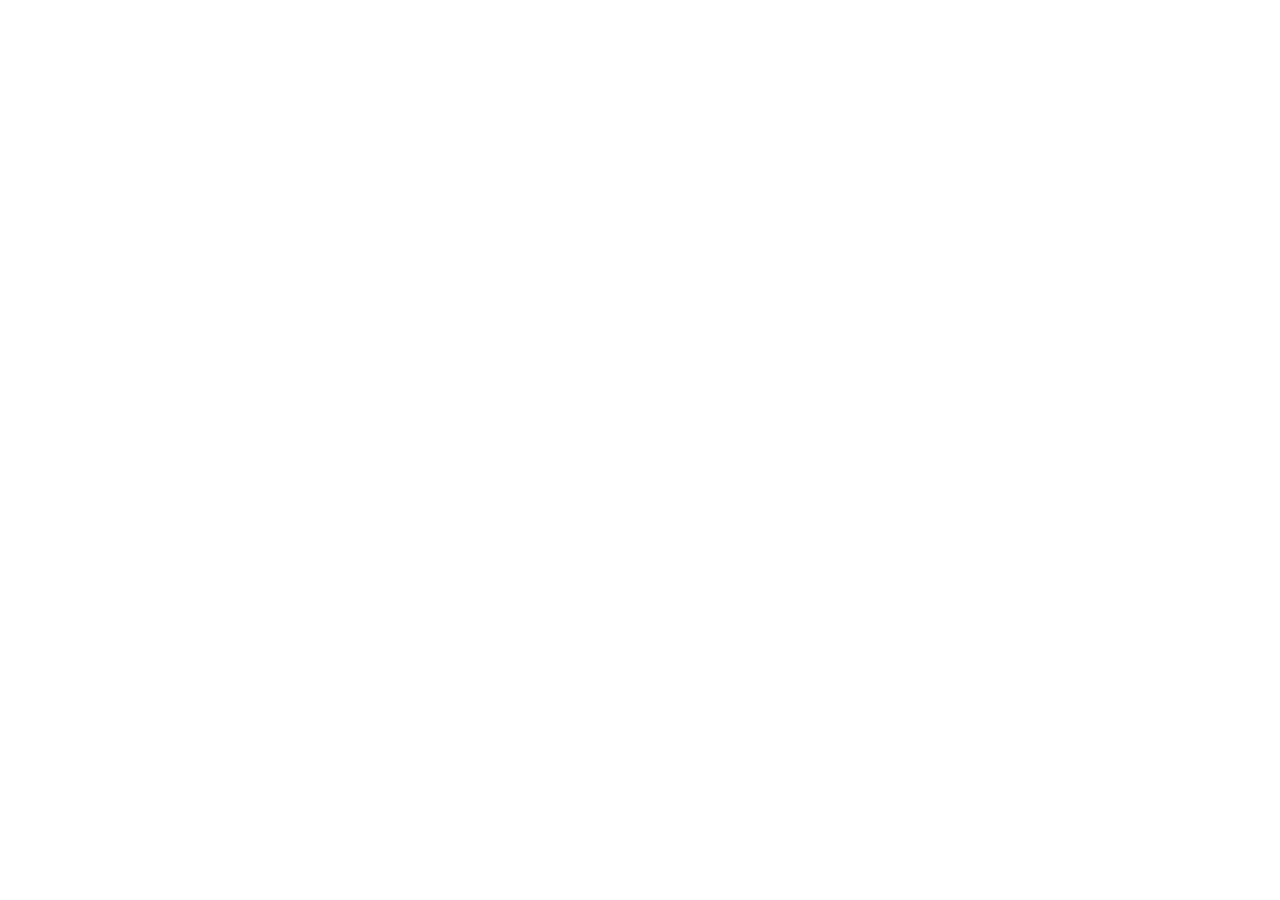
==== code/index.html @ 62a04113 "Add homepage files" ====
<!DOCTYPE html>
<html lang="en">
<head>
    <meta charset="UTF-8">
    <meta name="viewport" content="width=device-width, initial-scale=1.0">
    <title>Document</title>
    <link rel="stylesheet" href="styls.css">
</head>
<body>
    
</body>
</html>
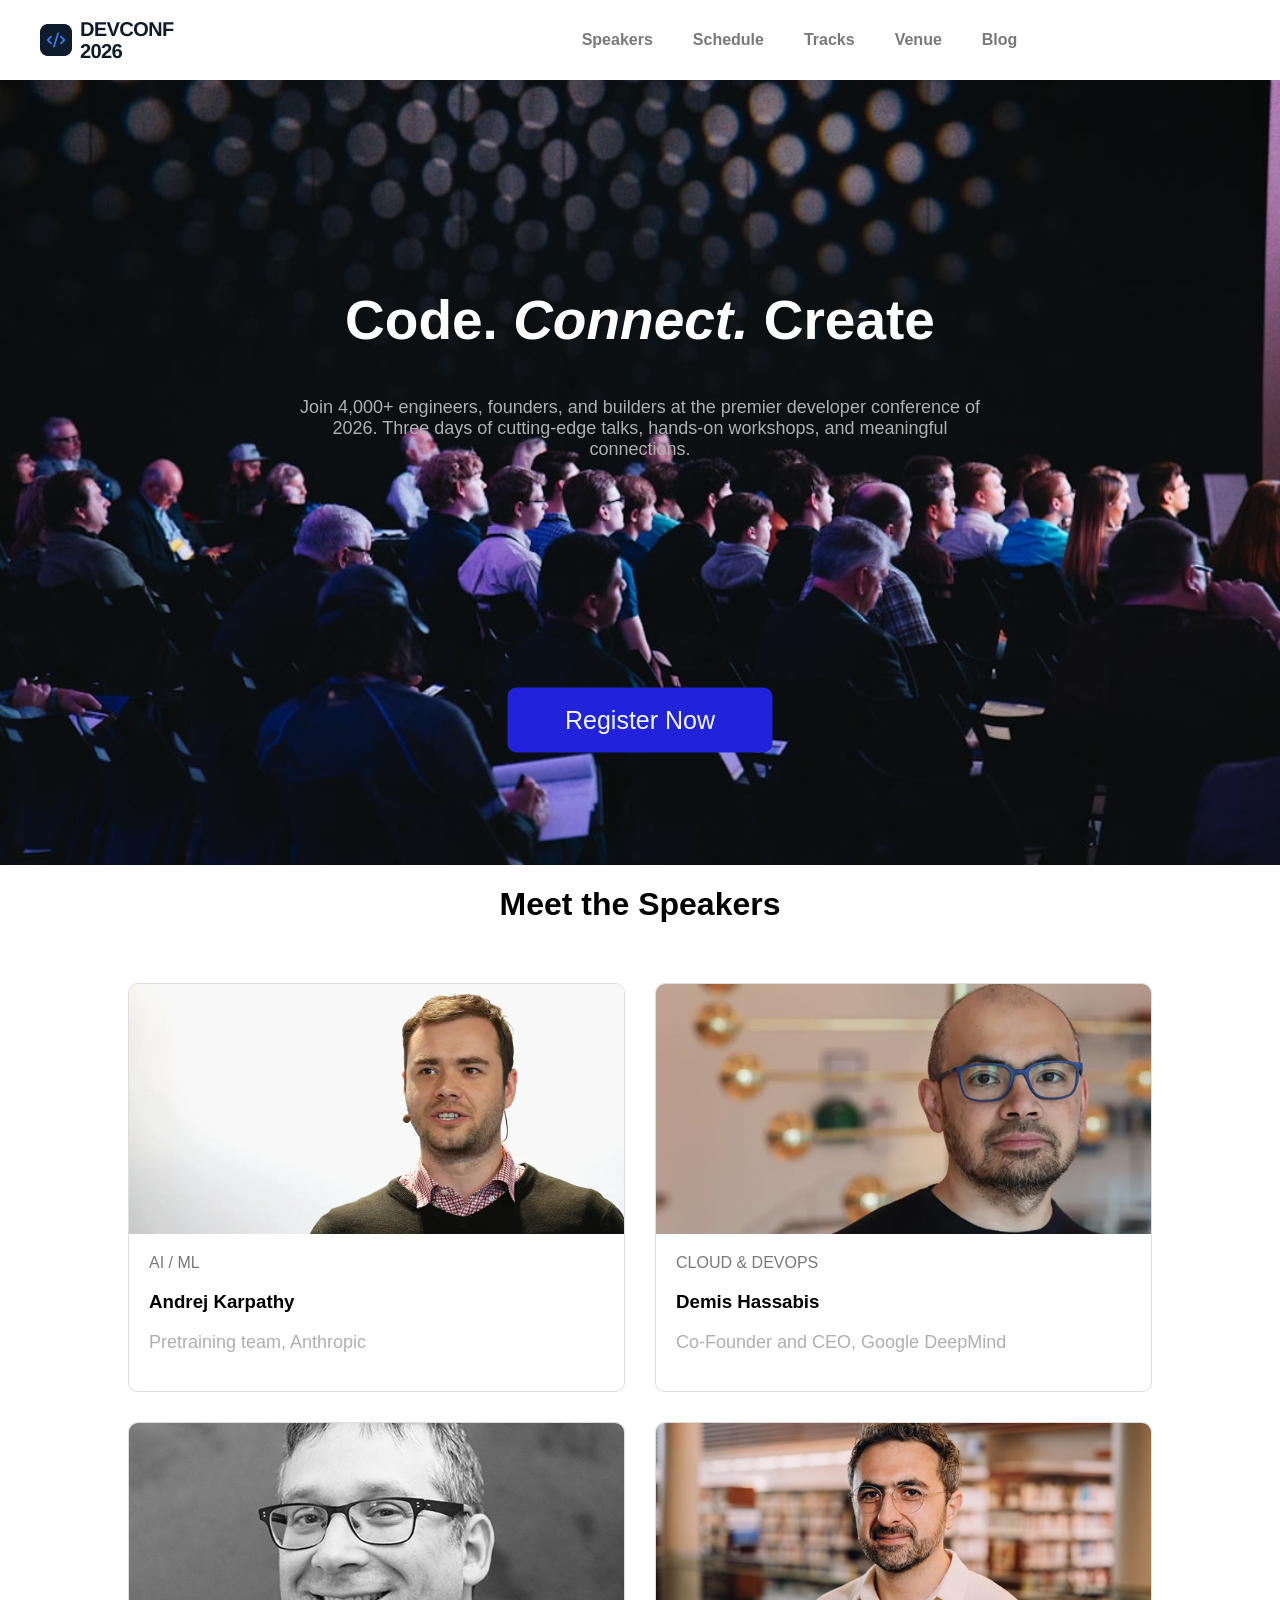
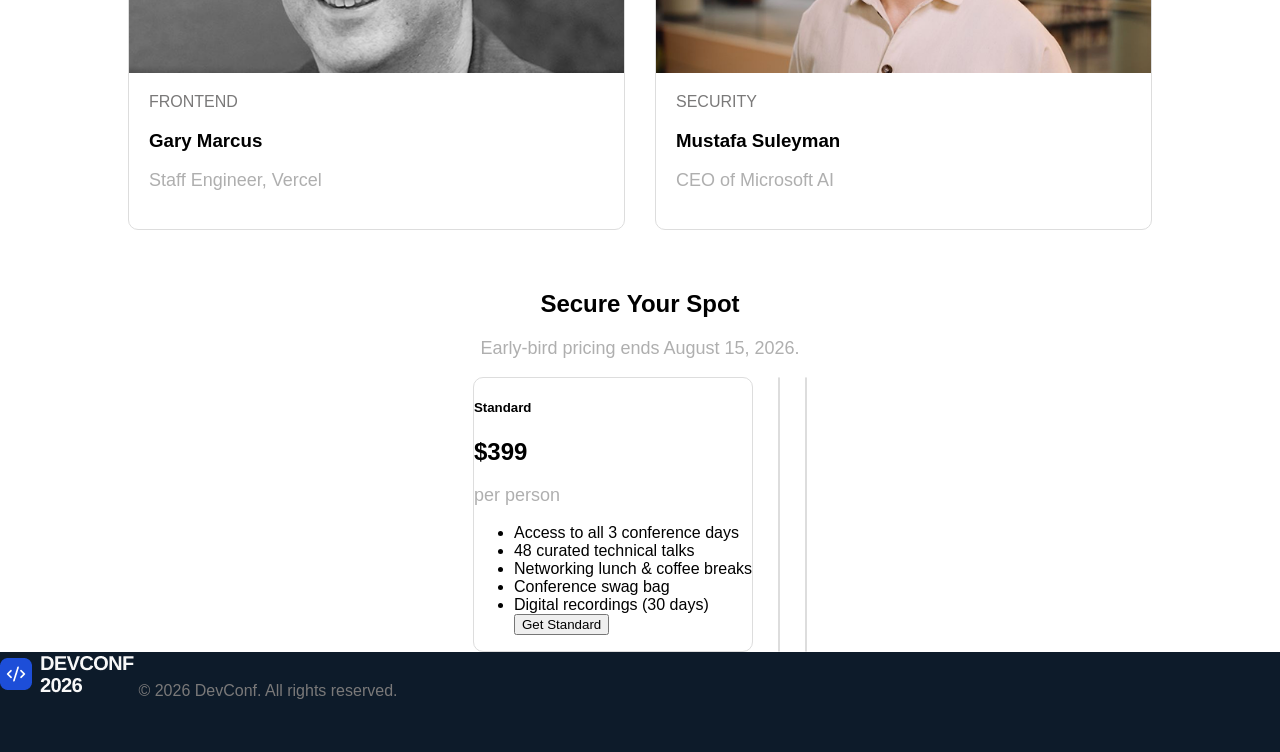
==== commit 5ee6dc83: "break" ====
--- a/code/index.html
+++ b/code/index.html
@@ -1,12 +1,112 @@
-<!DOCTYPE html>
+<!doctype html>
 <html lang="en">
-<head>
-    <meta charset="UTF-8">
-    <meta name="viewport" content="width=device-width, initial-scale=1.0">
-    <title>Document</title>
-    <link rel="stylesheet" href="styls.css">
-</head>
-<body>
-    
-</body>
-</html>+  <head>
+    <meta charset="UTF-8" />
+    <meta name="viewport" content="width=device-width, initial-scale=1.0" />
+    <title>DEVCONF</title>
+    <link rel="stylesheet" href="styls.css" />
+  </head>
+  <body>
+    <header>
+      <nav>
+        <div id="navbar">
+          <img id="navimg" src="..\assets\logo.png" />
+          <ul id="list">
+            <li class="list-item"><a href="">Speakers</a></li>
+            <li class="list-item"><a href="">Schedule</a></li>
+            <li class="list-item"><a href="">Tracks</a></li>
+            <li class="list-item"><a href="">Venue</a></li>
+            <li class="list-item"><a href="">Blog</a></li>
+          </ul>
+          <button id="reg-btn">Register Now</button>
+        </div>
+      </nav>
+      <section id="hero-baner">
+        <img src="..\assets\banner.jpg" id="baner-img" />
+        <div id="baner-conentent">
+          <h1 id="heading">Code. <em>Connect. </em>Create</h1>
+          <p>
+            Join 4,000+ engineers, founders, and builders at the premier
+            developer conference of 2026. Three days of cutting-edge talks,
+            hands-on workshops, and meaningful connections.
+          </p>
+        </div>
+        <div id="btn-container">
+          <button id="baner-reg-btn">Register Now</button>
+        </div>
+      </section>
+    </header>
+    <main>
+      <h1 class="text">Meet the Speakers</h1>
+      <section class="speakers">
+        <div class="speaker-container">
+          <div class="card">
+            <img src="../assets/andrej.png" alt="" />
+            <div class="card-info">
+              <span class="category"><a href="">AI / ML</a></span>
+              <h3>Andrej Karpathy</h3>
+              <p>Pretraining team, Anthropic</p>
+            </div>
+          </div>
+
+          <div class="card">
+            <img src="../assets/demis.png" alt="" />
+            <div class="card-info">
+              <span class="category"><a href="">CLOUD & DEVOPS</a></span>
+              <h3>Demis Hassabis</h3>
+              <p>Co-Founder and CEO, Google DeepMind</p>
+            </div>
+          </div>
+          <div class="card">
+            <img src="../assets/gary.png" alt="" />
+            <div class="card-info">
+              <span class="category"><a href="">FRONTEND</a></span>
+              <h3>Gary Marcus</h3>
+              <p>Staff Engineer, Vercel</p>
+            </div>
+          </div>
+          <div class="card">
+            <img src="../assets/mustafa.png" alt="" />
+            <div class="card-info">
+              <span class="category"><a href="">SECURITY</a></span>
+              <h3>Mustafa Suleyman</h3>
+              <p>CEO of Microsoft AI</p>
+            </div>
+          </div>
+        </div>
+      </section>
+      <section class="pricing">
+        <div>
+          <h1 class="text">Secure Your Spot</h1>
+          <p style="text-align: center">
+            Early-bird pricing ends August 15, 2026.
+          </p>
+        </div>
+        <div class="price-tag-container">
+          <div class="card">
+            <h5>Standard</h5>
+            <h1>$399</h1>
+            <p>per person</p>
+            <ul>
+              <li>Access to all 3 conference days</li>
+              <li>48 curated technical talks</li>
+              <li>Networking lunch & coffee breaks</li>
+              <li>Conference swag bag</li>
+              <li>Digital recordings (30 days)</li>
+              <button>Get Standard</button>
+            </ul>
+          </div>
+          <div class="card active"></div>
+          <div class="card"></div>
+        </div>
+      </section>
+    </main>
+    <footer>
+      <div class="footer">
+        <img src="../assets/footer-logo.png" id="footer-img" />
+        <a href="">© 2026 DevConf. All rights reserved.</a>
+      </div>
+      <div></div>
+    </footer>
+  </body>
+</html>
--- a/code/styls.css
+++ b/code/styls.css
@@ -0,0 +1,142 @@
+#list {
+  justify-content: center;
+  display: flex;
+  list-style: none;
+  height: auto;
+  width: auto;
+  margin: auto;
+  padding: auto;
+}
+.list-item {
+  padding: 10px;
+  margin-right: 20px;
+  font-weight: 600;
+}
+a {
+  text-decoration: none;
+  color: rgb(122, 121, 121);
+}
+.list-item:hover {
+  background-color: rgb(219, 216, 211);
+  border-radius: 5px;
+}
+a:hover {
+  color: rgb(49, 47, 47);
+}
+#navbar {
+  width: 1550px;
+  height: 40px;
+  display: flex;
+  justify-content: space-between;
+  align-items: center;
+  padding: 20px 40px;
+  margin: auto;
+}
+#navimg {
+  height: auto;
+  width: auto;
+}
+#reg-btn {
+  color: aliceblue;
+  background-color: rgb(34, 34, 218);
+  border-radius: 10px;
+  border: none;
+  width: 185px;
+  height: 45px;
+}
+#baner-reg-btn {
+  color: aliceblue;
+  background-color: rgb(34, 34, 218);
+  border-radius: 9px;
+  border: none;
+  width: 265px;
+  height: 65px;
+  font-size: 25px;
+}
+#btn-container {
+  position: absolute;
+  top: 80%;
+  left: 50%;
+  transform: translate(-50%, -50%);
+}
+#hero-banner {
+  position: relative;
+}
+#baner-img {
+  width: 100%;
+  height: 785px;
+  object-fit: cover;
+  display: block;
+}
+#baner-conentent {
+  position: absolute;
+  top: 40%;
+  left: 50%;
+  transform: translate(-50%, -50%);
+  text-align: center;
+  color: white;
+  width: 700px;
+}
+body {
+  margin: 0%;
+  padding: 0%;
+  font-family: "Arial Narrow Bold", sans-serif;
+}
+p {
+  font-size: 18px;
+  color: rgb(175, 175, 175);
+}
+#heading {
+  font-size: 55px;
+}
+.text {
+  text-align: center;
+  font-weight: 900;
+  font: arial;
+}
+.card {
+  background: white;
+  border-radius: 10px;
+  overflow: hidden;
+  border: 1px solid #ddd;
+}
+.speakers {
+  width: 80%;
+  margin: 60px auto;
+}
+.speakers h2 {
+  text-align: center;
+  font-size: 48px;
+  margin-bottom: 50px;
+}
+.speaker-container {
+  display: grid;
+  grid-template-columns: repeat(2, 1fr);
+  gap: 30px;
+}
+.card img {
+  width: 100%;
+  height: 250px;
+  object-fit: cover;
+  display: block;
+}
+.card:hover {
+  transform: translateY(-8px);
+  box-shadow: 0 15px 30px rgba(0, 0, 0, 0.12);
+}
+.card-info {
+  padding: 20px;
+  margin: auto;
+}
+.category {
+  color: #2563eb;
+}
+.price-tag-container {
+  display: flex;
+  justify-content: center;
+  gap: 25px;
+}
+footer {
+  background-color: #0d1b2a;
+  height: 100px;
+}
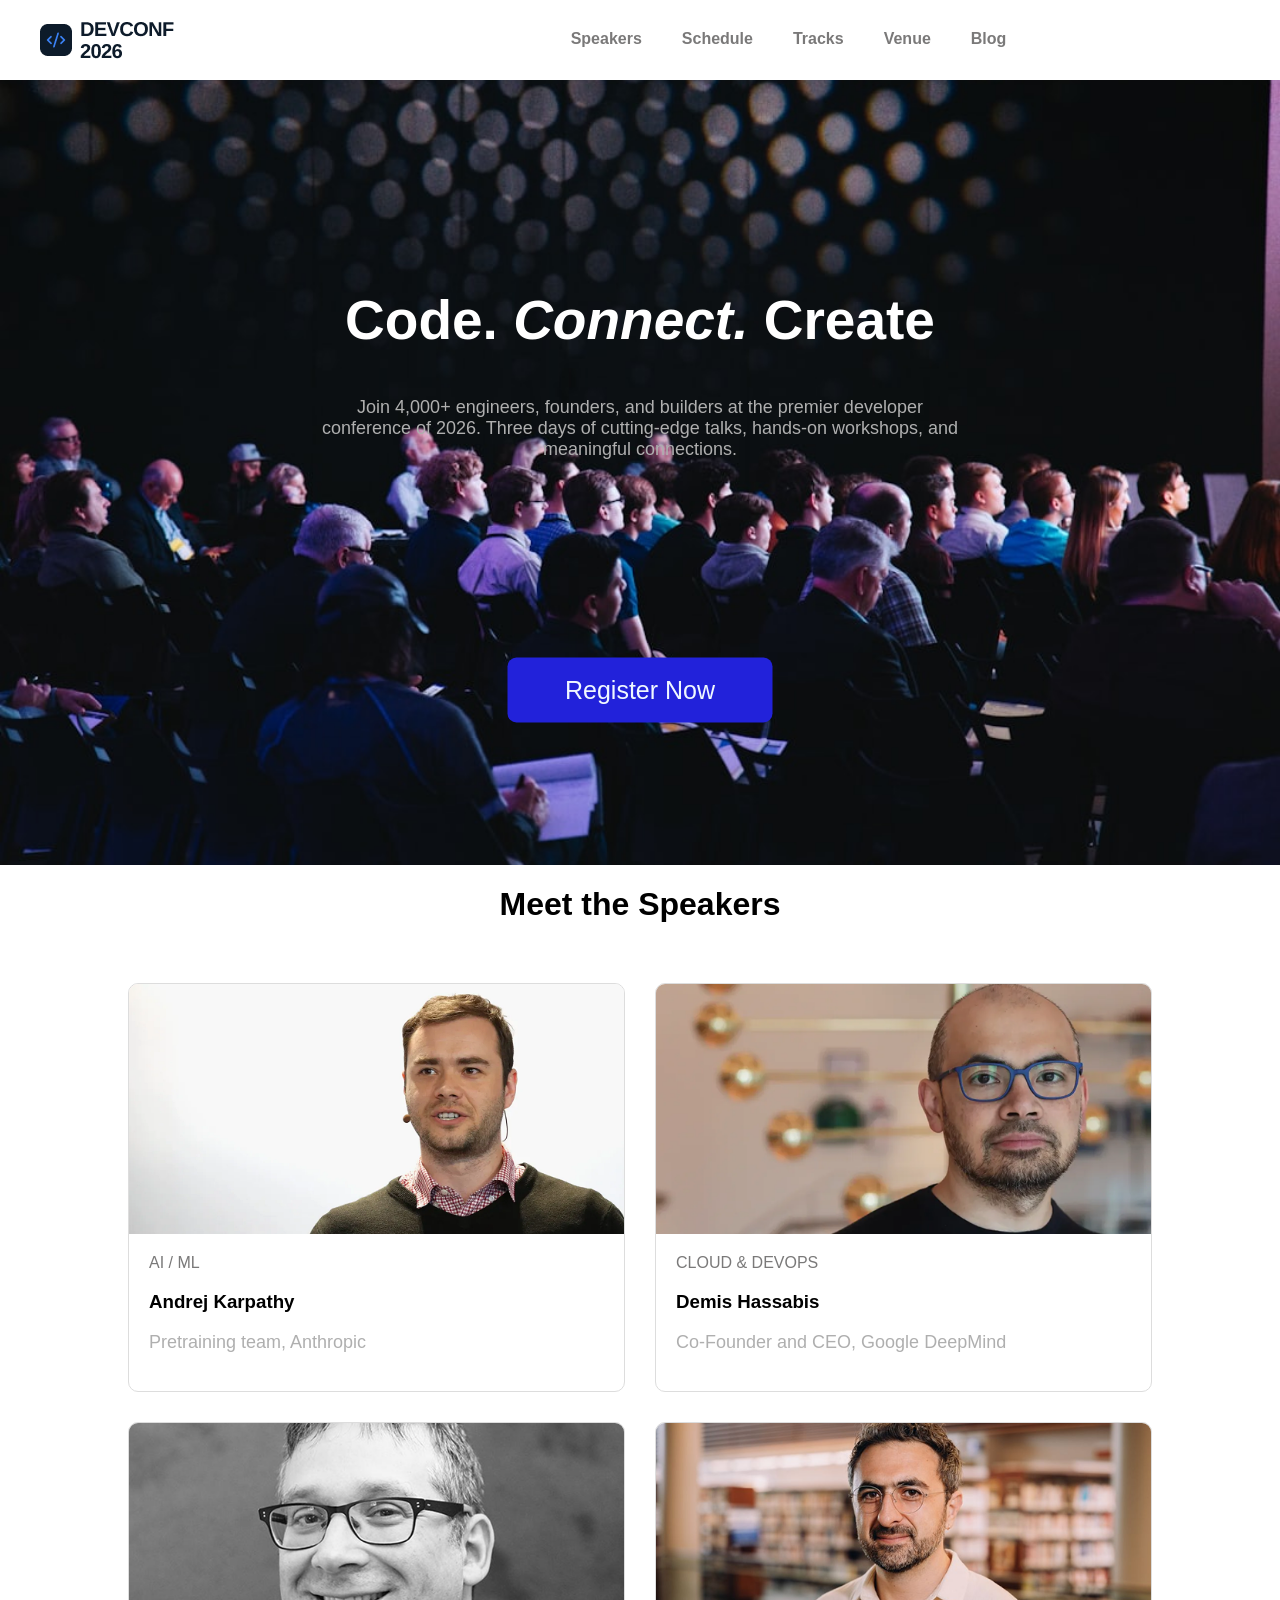
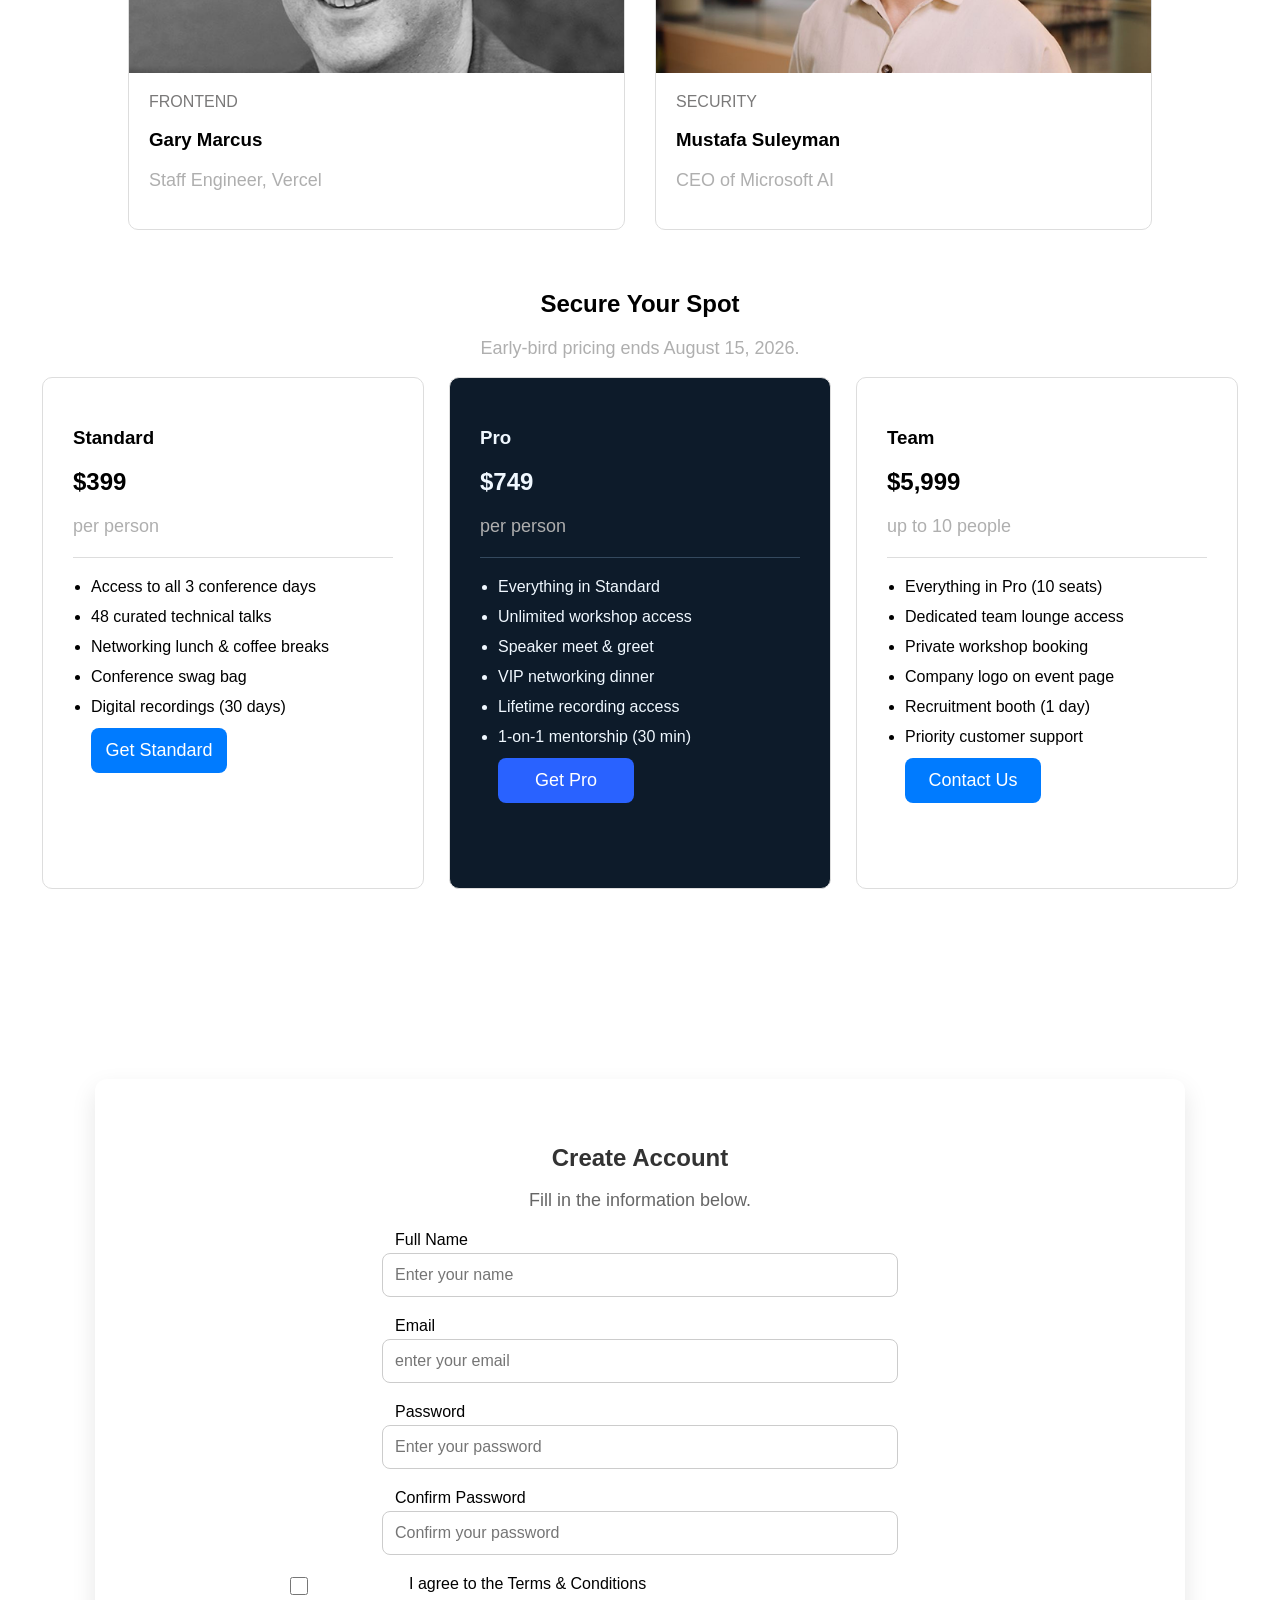
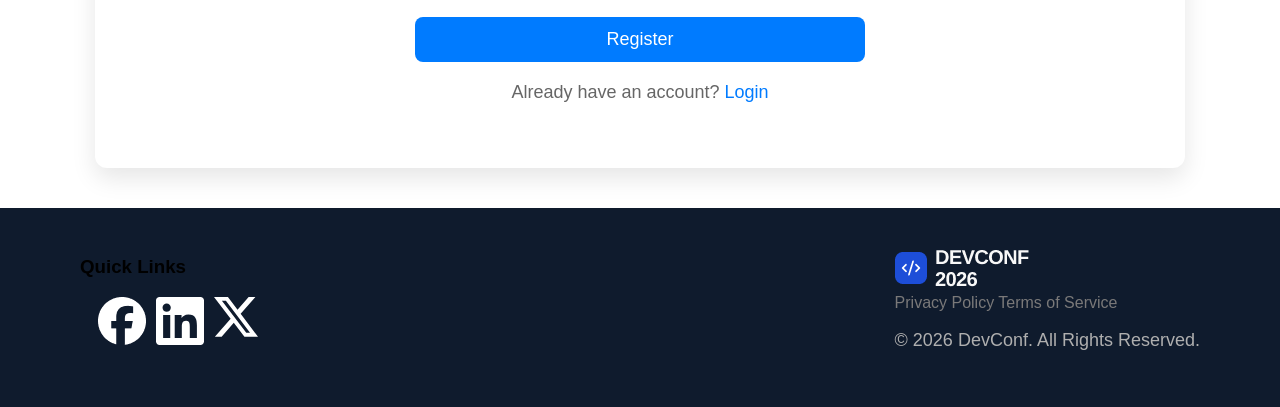
==== commit 2908261e: "newcommit" ====
--- a/code/index.html
+++ b/code/index.html
@@ -83,10 +83,11 @@
           </p>
         </div>
         <div class="price-tag-container">
-          <div class="card">
-            <h5>Standard</h5>
+          <div class="card size">
+            <h3>Standard</h3>
             <h1>$399</h1>
             <p>per person</p>
+            <hr>
             <ul>
               <li>Access to all 3 conference days</li>
               <li>48 curated technical talks</li>
@@ -96,17 +97,95 @@
               <button>Get Standard</button>
             </ul>
           </div>
-          <div class="card active"></div>
-          <div class="card"></div>
+          <div class="card active size">   
+                    <h3>Pro</h3>
+            <h1 class="">$749</h1>
+            <p>per person</p>
+            <hr>
+            <ul>
+              <li>Everything in Standard</li>
+              <li>Unlimited workshop access</li>
+              <li>Speaker meet & greet</li>
+              <li>VIP networking dinner</li>
+              <li>Lifetime recording access</li>
+              <li>1-on-1 mentorship (30 min)</li>
+              <button id="activebtn">Get Pro</button>
+          </div>
+          <div class="card size">
+             <h3>Team</h3>
+            <h1 class="">$5,999</h1>
+            <p>up to 10 people</p>
+            <hr>
+            <ul>
+              <li>Everything in Pro (10 seats)</li>
+              <li>Dedicated team lounge access</li>
+              <li>Private workshop booking</li>
+              <li>Company logo on event page</li>
+              <li>Recruitment booth (1 day)</li>
+              <li>Priority customer support</li>
+              <button>Contact Us</button>
+          </div>
         </div>
       </section>
     </main>
-    <footer>
-      <div class="footer">
-        <img src="../assets/footer-logo.png" id="footer-img" />
-        <a href="">© 2026 DevConf. All rights reserved.</a>
-      </div>
-      <div></div>
-    </footer>
+    <section>
+      <div class="container">
+        <form class="register-form">
+            <h1>Create Account</h1>
+            <p>Fill in the information below.</p>
+
+     <div class="input-group">
+    <label for="fullname">Full Name</label>
+    <input type="text" id="fullname" placeholder="Enter your name">
+</div>
+
+<div class="input-group">
+    <label for="email">Email</label>
+    <input type="email" id="email" placeholder="enter your email">
+</div>
+<div class="input-group">
+            <label for="password">Password</label>
+            <input type="password" id="password" placeholder="Enter your password">
+</div>
+<div class="input-group">
+            <label for="confirm-password">Confirm Password</label>
+            <input type="password" id="confirm-password" placeholder="Confirm your password">
+</div>
+  <div class="checkbox">
+    
+    <input class="checkbox" type="checkbox" id="terms"><label for="terms">I agree to the Terms & Conditions</label>
+    
+</div>
+            <div class="button-container">
+            <button type="submit">Register</button>
+</div>
+            <p class="login">
+                Already have an account?
+                <a href="#">Login</a>
+            </p>
+        </form>
+    </div>
+    </section>
+ <footer>
+    <div class="footer-container">
+        <div class="footer-links">
+            <h3>Quick Links</h3>
+            <ul style="list-style: none; display: flex; gap: 10px;">
+                <li><a href="#"><img src="../assets/fblogo.png" alt=""></a></li>
+                <li><a href="#"><img src="../assets/Platform=LinkedIn, Color=Negative.svg" alt=""></a></li>
+                <li><a href="#"><img src="../assets/Vector.svg" alt=""></a></li>
+            </ul>
+        </div>
+    </div>
+    <div class="copyright">
+      <div class="footer-logo">
+            <img src="../assets/footer-logo.png" alt="">
+        </div>
+      <a href="">Privacy Policy</a>
+      <a href="">Terms of Service</a>
+        <p>© 2026 DevConf. All Rights Reserved.</p>
+    </div>
+</footer>
+</footer>
   </body>
 </html>
--- a/code/styls.css
+++ b/code/styls.css
@@ -52,6 +52,7 @@
   width: 265px;
   height: 65px;
   font-size: 25px;
+  margin-bottom: 60px;
 }
 #btn-container {
   position: absolute;
@@ -75,7 +76,7 @@
   transform: translate(-50%, -50%);
   text-align: center;
   color: white;
-  width: 700px;
+  width: fixed;
 }
 body {
   margin: 0%;
@@ -116,7 +117,6 @@
 }
 .card img {
   width: 100%;
-  height: 250px;
   object-fit: cover;
   display: block;
 }
@@ -136,7 +136,186 @@
   justify-content: center;
   gap: 25px;
 }
+.active {
+  background-color: #0d1b2a;
+  color: aliceblue;
+}
+.active hr {
+  border-color: #34495e;
+}
+hr {
+  margin: 20px 0;
+  border: none;
+  border-top: 1px solid #ddd;
+}
+.size {
+  width: 320px;
+  border: 1px solid #ddd;
+  border-radius: 10px;
+  padding: 30px;
+  margin-bottom: 150px;
+  height: 450px;
+}
+ul {
+  padding-left: 18px;
+}
+
+li {
+  margin-bottom: 12px;
+}
+button {
+  width: 100%;
+  padding: 12px;
+  border-radius: 6px;
+  cursor: pointer;
+  border: 1px;
+}
+.active button {
+  background: #2962ff;
+  color: white;
+  border: none;
+}
+#activebtn:hover,
+#baner-reg-btn:hover,
+#reg-btn:hover {
+  background-color: blue;
+  color: white;
+}
+button:hover {
+  background-color: rgb(219, 216, 211);
+  color: black;
+  border-radius: 5px;
+}
 footer {
-  background-color: #0d1b2a;
-  height: 100px;
-}
+  background-color: #0f1b2d;
+  padding: 30px 80px;
+
+  display: flex;
+  justify-content: space-between;
+  align-items: center;
+}
+.sclogo{
+  size: 1px;
+}
+.container {
+    display: flex;
+    justify-content: center;
+    align-items: center;
+    padding: 40px;
+    margin: auto;
+}
+
+/* Form */
+.register-form {
+    background: #ffffff;
+    width: 1000px;
+    padding: 45px;
+    border-radius: 12px;
+    box-shadow: 0 10px 25px rgba(0,0,0,0.1);
+}
+
+/* Heading */
+.register-form h1 {
+    text-align: center;
+    margin-bottom: 10px;
+    color: #333;
+}
+
+.register-form p {
+    text-align: center;
+    color: #666;
+    margin-bottom: 20px;
+}
+
+/* Labels */
+
+.register-form input:focus {
+    border-color: #007bff;
+}
+
+.checkbox {
+    width: 70%;
+    margin: 20px auto;
+    display: flex;
+    align-items: center;
+    gap: 10px;
+}
+
+.checkbox input {
+    width: 18px;
+    height: 18px;
+    margin: 0;
+}
+
+.checkbox label {
+    margin: 0;
+    width: auto;
+}
+/* Button */
+button {
+    width: 45%;
+    padding: 12px;
+    border: none;
+    background: #007bff;
+    color: white;
+    font-size: 18px;
+    border-radius: 8px;
+    cursor: pointer;
+    transition: 0.3s;
+}
+
+button:hover {
+    background: #0056b3;
+}
+
+/* Login Text */
+.login {
+    margin-top: 20px;
+}
+
+.login a {
+    color: #007bff;
+    text-decoration: none;
+}
+
+.login a:hover {
+    text-decoration: underline;
+}
+.register-form input[type="text"],
+.register-form input[type="email"],
+.register-form input[type="password"] {
+    display: block;
+    width: 70%;
+    padding: 12px;
+    margin: 0 auto 20px;
+    border: 1px solid #ccc;
+    border-radius: 8px;
+    font-size: 16px;
+}
+.input-group {
+    width: 70%;
+    margin: 0 auto 20px;
+}
+
+.input-group label {
+    display: block;
+    margin-bottom: 6px;
+}
+
+.input-group input {
+    width: 100%;
+
+}
+.register-form label {
+    display: block;
+    width: 70%;
+    margin: 0 auto 4px;
+}
+.button-container {
+    display: flex;
+    justify-content: center;
+}
+label {
+    width: 70%;
+    margin: 0 auto;
+}
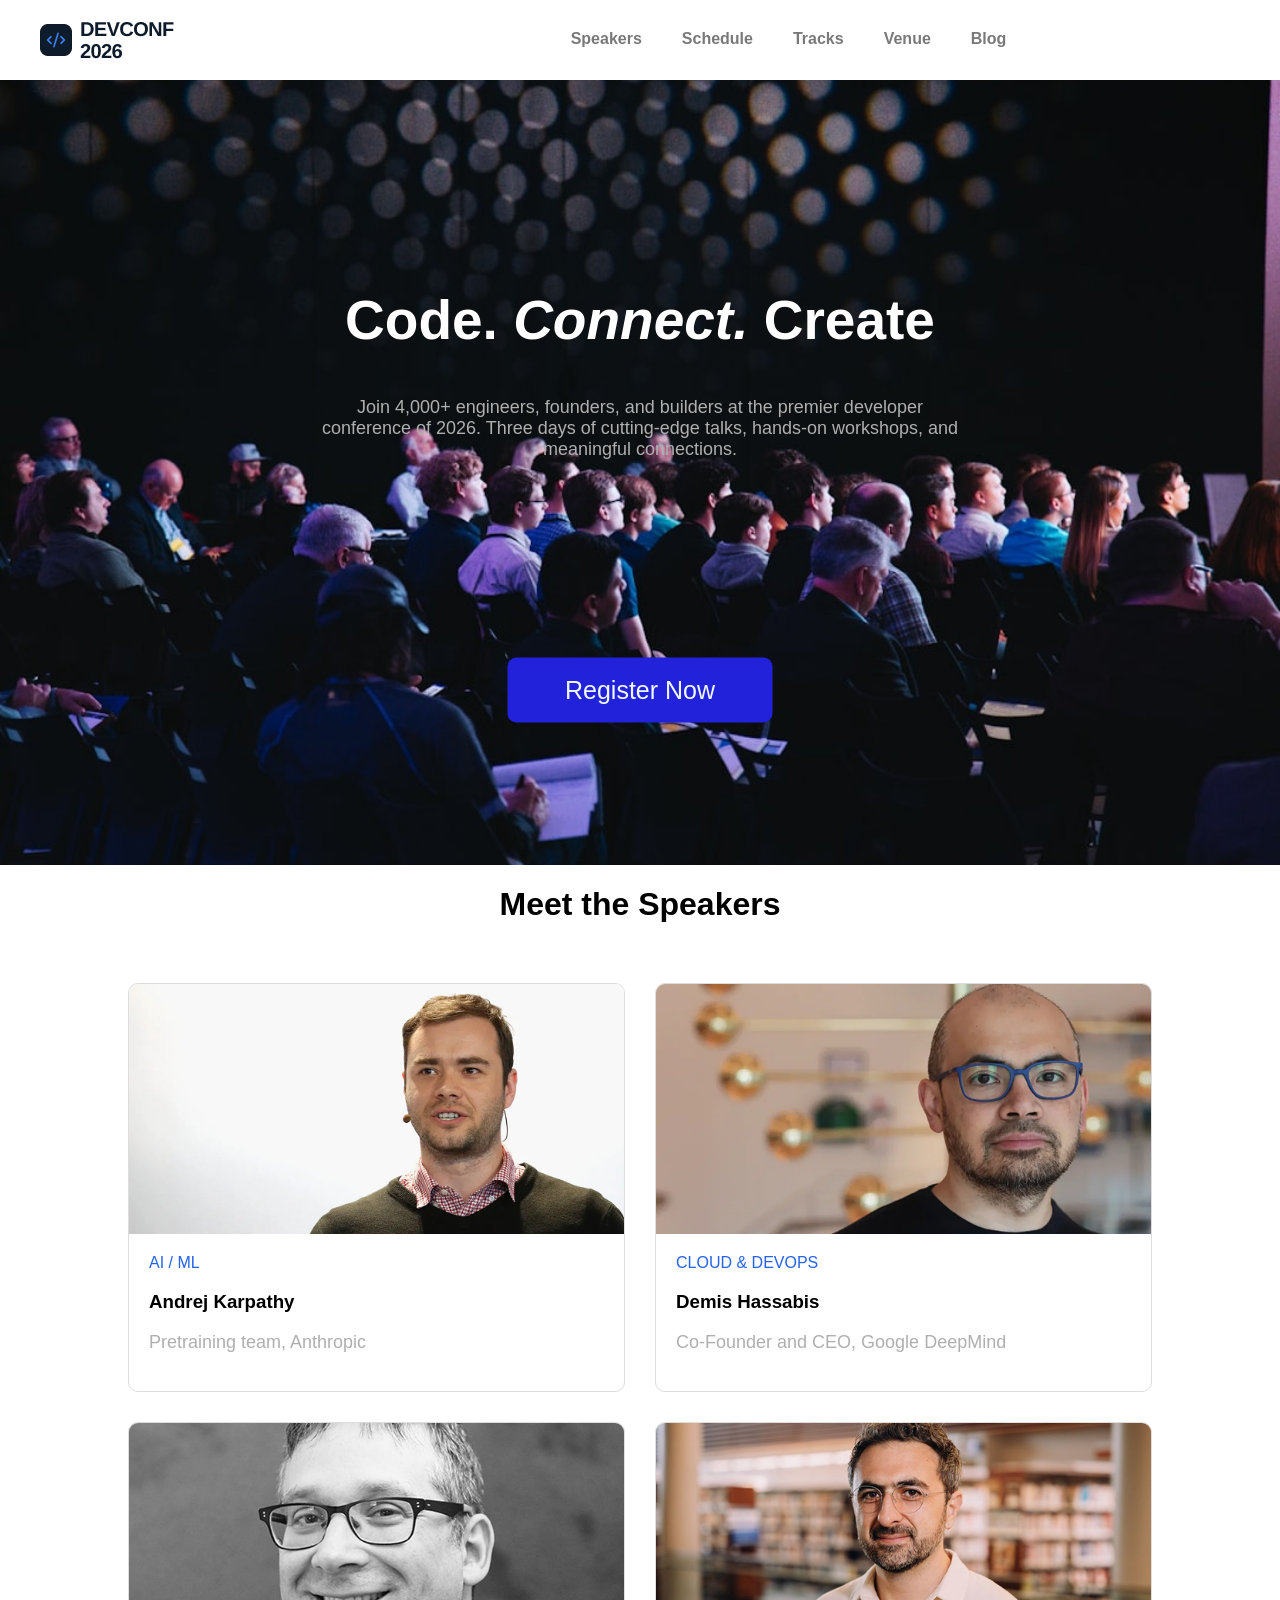
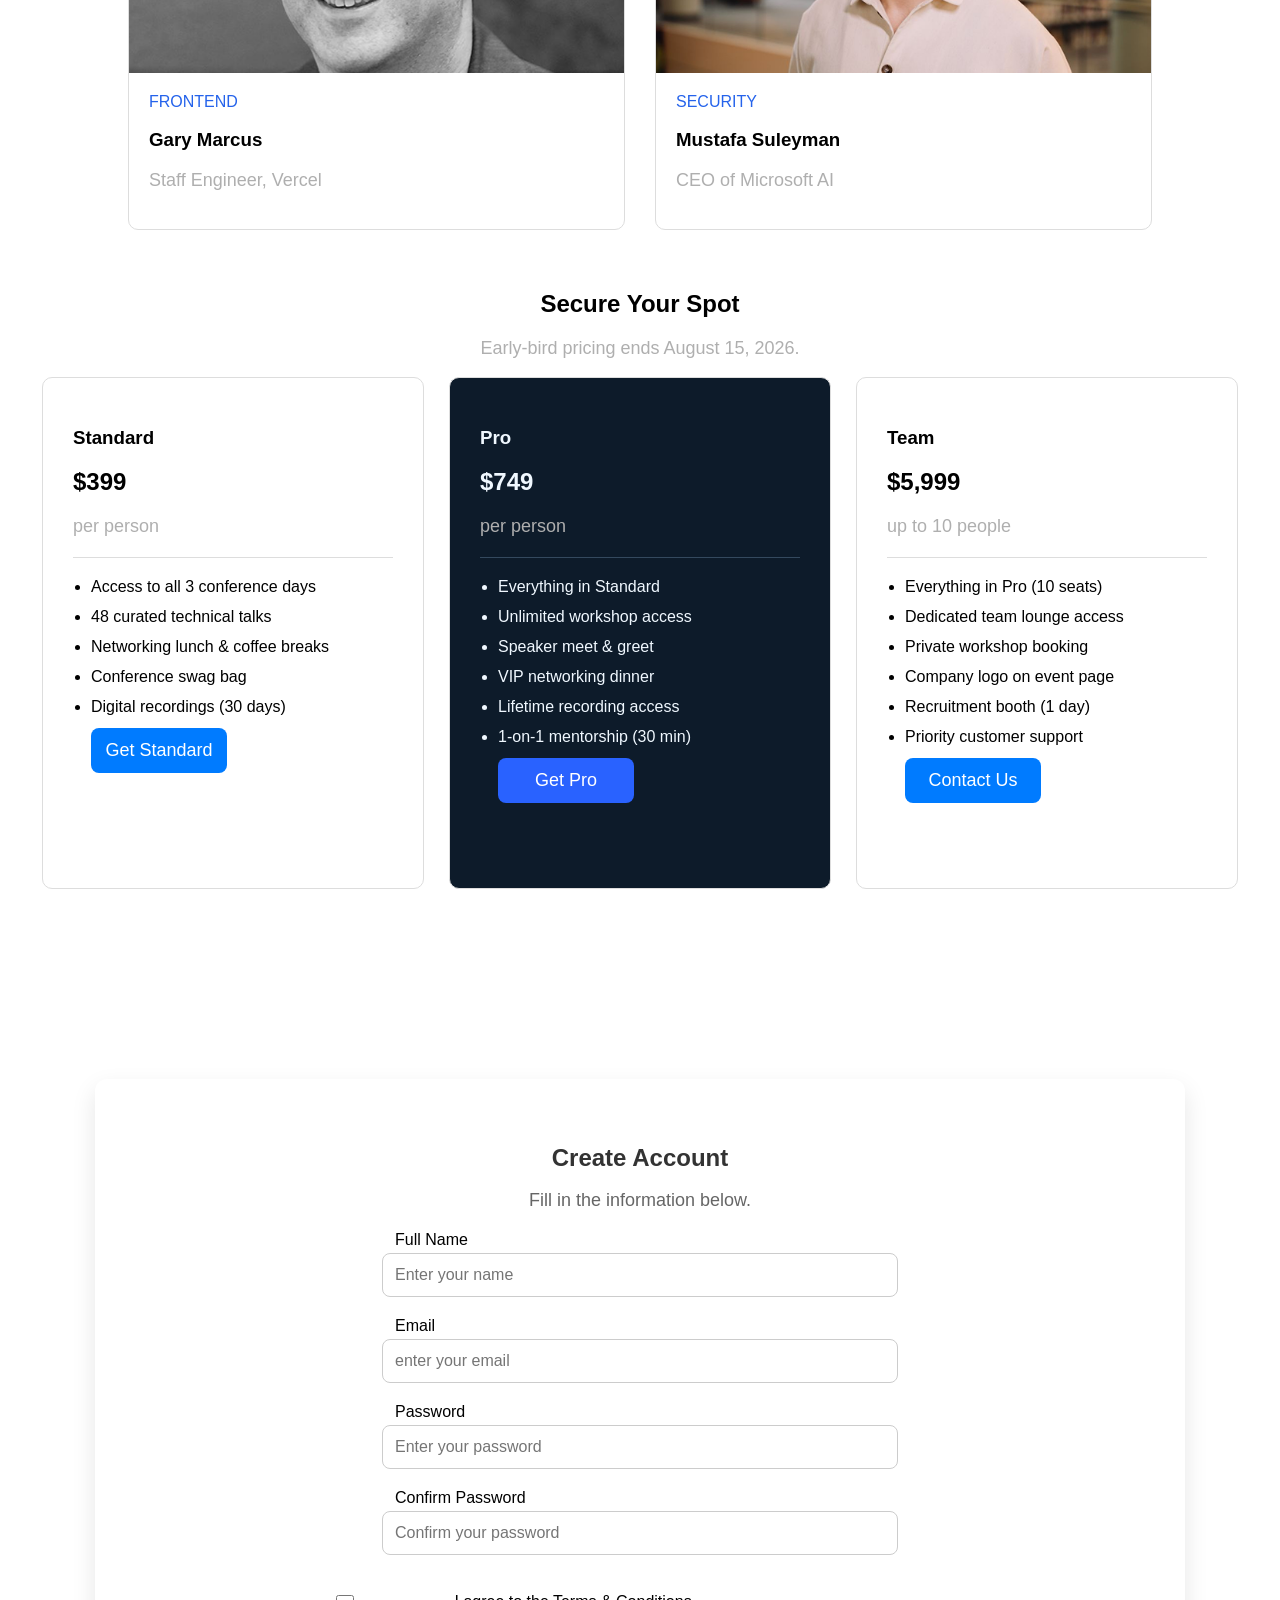
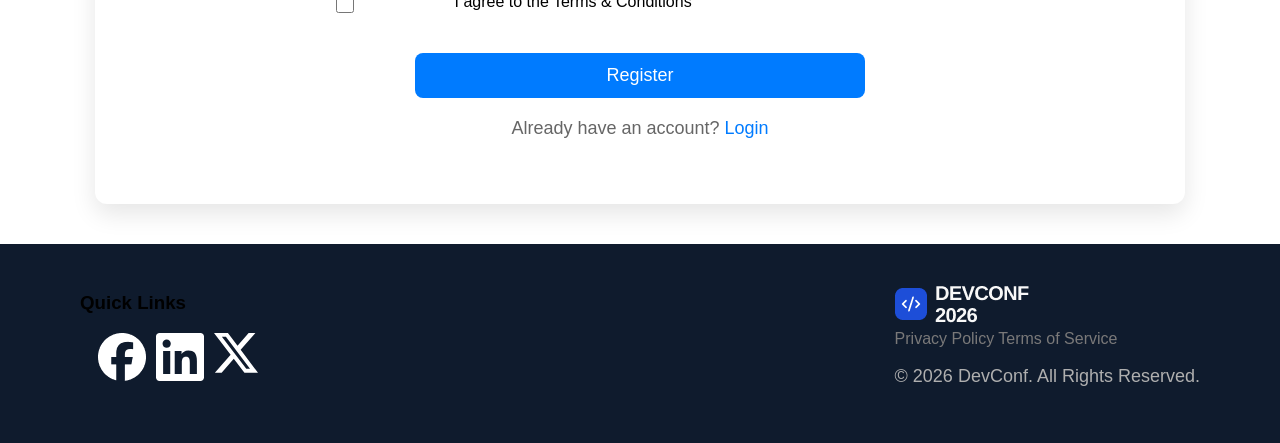
==== commit 1eceb5a6: "lastcommit" ====
--- a/code/index.html
+++ b/code/index.html
@@ -18,7 +18,7 @@
             <li class="list-item"><a href="">Venue</a></li>
             <li class="list-item"><a href="">Blog</a></li>
           </ul>
-          <button id="reg-btn">Register Now</button>
+          <button type="submit" id="reg-btn">Register Now</button>
         </div>
       </nav>
       <section id="hero-baner">
@@ -32,7 +32,7 @@
           </p>
         </div>
         <div id="btn-container">
-          <button id="baner-reg-btn">Register Now</button>
+          <button type="submit" id="baner-reg-btn">Register Now</button>
         </div>
       </section>
     </header>
@@ -43,7 +43,7 @@
           <div class="card">
             <img src="../assets/andrej.png" alt="" />
             <div class="card-info">
-              <span class="category"><a href="">AI / ML</a></span>
+              <span class="category">AI / ML</span>
               <h3>Andrej Karpathy</h3>
               <p>Pretraining team, Anthropic</p>
             </div>
@@ -52,7 +52,7 @@
           <div class="card">
             <img src="../assets/demis.png" alt="" />
             <div class="card-info">
-              <span class="category"><a href="">CLOUD & DEVOPS</a></span>
+              <span class="category">CLOUD & DEVOPS</span>
               <h3>Demis Hassabis</h3>
               <p>Co-Founder and CEO, Google DeepMind</p>
             </div>
@@ -60,7 +60,7 @@
           <div class="card">
             <img src="../assets/gary.png" alt="" />
             <div class="card-info">
-              <span class="category"><a href="">FRONTEND</a></span>
+              <span class="category">FRONTEND</span>
               <h3>Gary Marcus</h3>
               <p>Staff Engineer, Vercel</p>
             </div>
@@ -68,7 +68,7 @@
           <div class="card">
             <img src="../assets/mustafa.png" alt="" />
             <div class="card-info">
-              <span class="category"><a href="">SECURITY</a></span>
+              <span class="category">SECURITY</span>
               <h3>Mustafa Suleyman</h3>
               <p>CEO of Microsoft AI</p>
             </div>
@@ -171,9 +171,9 @@
         <div class="footer-links">
             <h3>Quick Links</h3>
             <ul style="list-style: none; display: flex; gap: 10px;">
-                <li><a href="#"><img src="../assets/fblogo.png" alt=""></a></li>
-                <li><a href="#"><img src="../assets/Platform=LinkedIn, Color=Negative.svg" alt=""></a></li>
-                <li><a href="#"><img src="../assets/Vector.svg" alt=""></a></li>
+                <li><a href=""><img src="../assets/fblogo.png" alt=""></a></li>
+                <li><a href=""><img src="../assets/Platform=LinkedIn, Color=Negative.svg" alt=""></a></li>
+                <li><a href=""><img src="../assets/Vector.svg" alt=""></a></li>
             </ul>
         </div>
     </div>
--- a/code/styls.css
+++ b/code/styls.css
@@ -202,7 +202,6 @@
     justify-content: center;
     align-items: center;
     padding: 40px;
-    margin: auto;
 }
 
 /* Form */
@@ -244,11 +243,10 @@
 .checkbox input {
     width: 18px;
     height: 18px;
-    margin: 0;
+    
 }
 
 .checkbox label {
-    margin: 0;
     width: auto;
 }
 /* Button */
